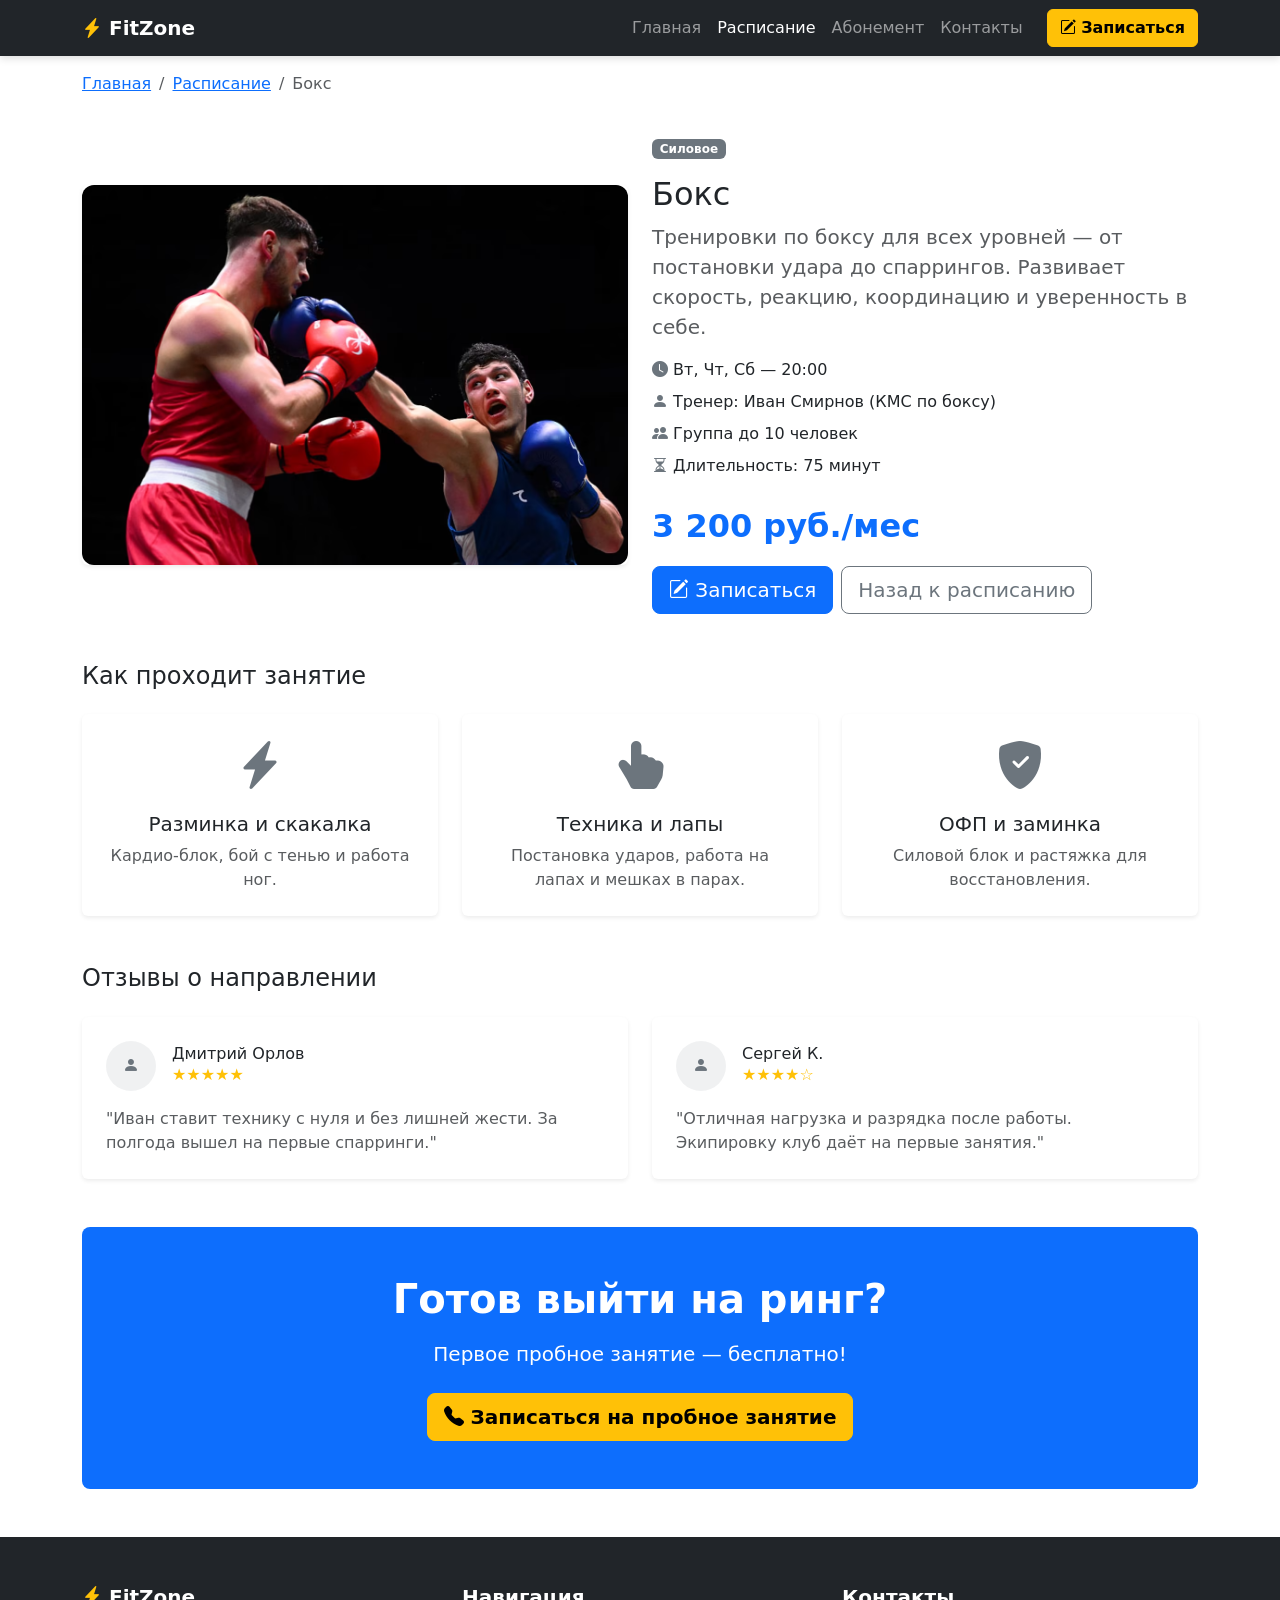
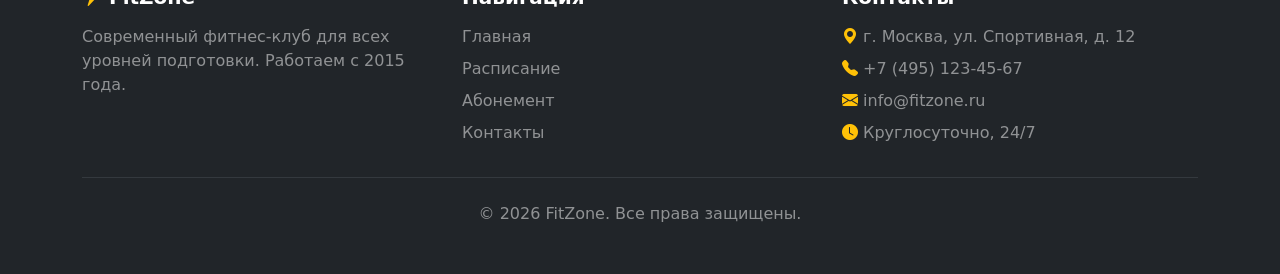
==== boxing.html @ f79ea833 "feat: finalize all main pages with new navigation and modal signup" ====
<!DOCTYPE html>
<html lang="ru">
<head>
  <meta charset="UTF-8">
  <meta name="viewport" content="width=device-width, initial-scale=1.0">
  <meta name="description" content="Бокс в FitZone — тренировки по боксу для всех уровней с КМС Иваном Смирновым.">
  <title>Бокс — FitZone</title>
  <link href="https://cdn.jsdelivr.net/npm/bootstrap@5.3.3/dist/css/bootstrap.min.css" rel="stylesheet">
  <link rel="stylesheet" href="https://cdn.jsdelivr.net/npm/bootstrap-icons@1.11.3/font/bootstrap-icons.css">
  <link rel="stylesheet" href="css/custom.css">
</head>
<body>

  <nav class="navbar navbar-expand-lg navbar-dark bg-dark sticky-top">
    <div class="container">
      <a class="navbar-brand fw-bold" href="index.html">
        <i class="bi bi-lightning-charge-fill text-warning"></i> FitZone
      </a>
      <button class="navbar-toggler" type="button" data-bs-toggle="collapse" data-bs-target="#mainNav">
        <span class="navbar-toggler-icon"></span>
      </button>
      <div class="collapse navbar-collapse" id="mainNav">
        <ul class="navbar-nav ms-auto">
          <li class="nav-item"><a class="nav-link" href="index.html">Главная</a></li>
          <li class="nav-item"><a class="nav-link active" aria-current="page" href="catalog.html">Расписание</a></li>
          <li class="nav-item"><a class="nav-link" href="product.html">Абонемент</a></li>
          <li class="nav-item"><a class="nav-link" href="contacts.html">Контакты</a></li>
        </ul>
        <button class="btn btn-warning fw-bold ms-lg-3 mt-2 mt-lg-0" type="button" data-bs-toggle="modal" data-bs-target="#orderModal">
          <i class="bi bi-pencil-square"></i> Записаться
        </button>
      </div>
    </div>
  </nav>

  <div class="container py-3">
    <nav aria-label="breadcrumb">
      <ol class="breadcrumb mb-0">
        <li class="breadcrumb-item"><a href="index.html">Главная</a></li>
        <li class="breadcrumb-item"><a href="catalog.html">Расписание</a></li>
        <li class="breadcrumb-item active">Бокс</li>
      </ol>
    </nav>
  </div>

  <main class="container my-4">

    <div class="row g-4 align-items-center">
      <div class="col-12 col-lg-6">
        <div class="card border-0 shadow-sm overflow-hidden">
          <img class="membership-image" src="images/boxing.jpg" alt="Тренировки по боксу в FitZone" width="600" height="380">
        </div>
      </div>
      <div class="col-12 col-lg-6">
        <span class="badge bg-secondary mb-3">Силовое</span>
        <h1 class="h2">Бокс</h1>
        <p class="lead text-muted">
          Тренировки по боксу для всех уровней — от постановки удара до спаррингов.
          Развивает скорость, реакцию, координацию и уверенность в себе.
        </p>
        <ul class="list-unstyled mb-4">
          <li class="mb-2"><i class="bi bi-clock-fill text-secondary"></i> Вт, Чт, Сб — 20:00</li>
          <li class="mb-2"><i class="bi bi-person-fill text-secondary"></i> Тренер: Иван Смирнов (КМС по боксу)</li>
          <li class="mb-2"><i class="bi bi-people-fill text-secondary"></i> Группа до 10 человек</li>
          <li class="mb-2"><i class="bi bi-hourglass-split text-secondary"></i> Длительность: 75 минут</li>
        </ul>
        <p class="fs-2 fw-bold text-primary">3 200 руб./мес</p>
        <div class="d-flex gap-2">
          <button class="btn btn-primary btn-lg" type="button" data-bs-toggle="modal" data-bs-target="#orderModal">
            <i class="bi bi-pencil-square"></i> Записаться
          </button>
          <a class="btn btn-outline-secondary btn-lg" href="catalog.html">Назад к расписанию</a>
        </div>
      </div>
    </div>

    <section class="mt-5">
      <h2 class="h4 mb-4">Как проходит занятие</h2>
      <div class="row g-4">
        <div class="col-12 col-md-4">
          <div class="card h-100 p-4 text-center shadow-sm border-0">
            <i class="bi bi-lightning-charge-fill display-5 text-secondary mb-3"></i>
            <h3 class="h5">Разминка и скакалка</h3>
            <p class="text-muted mb-0">Кардио-блок, бой с тенью и работа ног.</p>
          </div>
        </div>
        <div class="col-12 col-md-4">
          <div class="card h-100 p-4 text-center shadow-sm border-0">
            <i class="bi bi-hand-index-thumb-fill display-5 text-secondary mb-3"></i>
            <h3 class="h5">Техника и лапы</h3>
            <p class="text-muted mb-0">Постановка ударов, работа на лапах и мешках в парах.</p>
          </div>
        </div>
        <div class="col-12 col-md-4">
          <div class="card h-100 p-4 text-center shadow-sm border-0">
            <i class="bi bi-shield-fill-check display-5 text-secondary mb-3"></i>
            <h3 class="h5">ОФП и заминка</h3>
            <p class="text-muted mb-0">Силовой блок и растяжка для восстановления.</p>
          </div>
        </div>
      </div>
    </section>

    <section class="mt-5">
      <h2 class="h4 mb-4">Отзывы о направлении</h2>
      <div class="row g-4">
        <div class="col-12 col-md-6">
          <div class="card h-100 p-4 shadow-sm border-0">
            <div class="d-flex align-items-center mb-3">
              <div class="bg-secondary bg-opacity-10 rounded-circle d-flex align-items-center justify-content-center me-3" style="width: 50px; height: 50px;">
                <i class="bi bi-person-fill text-secondary"></i>
              </div>
              <div>
                <h3 class="h6 mb-0">Дмитрий Орлов</h3>
                <div class="text-warning">★★★★★</div>
              </div>
            </div>
            <p class="text-muted mb-0">"Иван ставит технику с нуля и без лишней жести. За полгода вышел на первые спарринги."</p>
          </div>
        </div>
        <div class="col-12 col-md-6">
          <div class="card h-100 p-4 shadow-sm border-0">
            <div class="d-flex align-items-center mb-3">
              <div class="bg-secondary bg-opacity-10 rounded-circle d-flex align-items-center justify-content-center me-3" style="width: 50px; height: 50px;">
                <i class="bi bi-person-fill text-secondary"></i>
              </div>
              <div>
                <h3 class="h6 mb-0">Сергей К.</h3>
                <div class="text-warning">★★★★☆</div>
              </div>
            </div>
            <p class="text-muted mb-0">"Отличная нагрузка и разрядка после работы. Экипировку клуб даёт на первые занятия."</p>
          </div>
        </div>
      </div>
    </section>

    <section class="bg-primary text-white py-5 mt-5 rounded-3">
      <div class="container text-center">
        <h2 class="display-6 fw-bold mb-3">Готов выйти на ринг?</h2>
        <p class="lead mb-4">Первое пробное занятие — бесплатно!</p>
        <button class="btn btn-warning btn-lg fw-bold" type="button" data-bs-toggle="modal" data-bs-target="#orderModal">
          <i class="bi bi-telephone-fill"></i> Записаться на пробное занятие
        </button>
      </div>
    </section>

  </main>

  <div class="modal fade" id="orderModal" tabindex="-1" aria-labelledby="orderModalLabel" aria-hidden="true">
    <div class="modal-dialog modal-dialog-centered">
      <div class="modal-content">
        <div class="modal-header bg-primary text-white">
          <h2 class="modal-title h5" id="orderModalLabel">
            <i class="bi bi-pencil-square"></i> Быстрая запись на занятие
          </h2>
          <button type="button" class="btn-close btn-close-white" data-bs-dismiss="modal" aria-label="Закрыть"></button>
        </div>
        <div class="modal-body">
          <div class="alert alert-success d-none" id="successAlert" role="alert">
            <i class="bi bi-check-circle-fill"></i> <strong>Заявка отправлена!</strong> Администратор свяжется с вами в течение часа.
          </div>
          <p class="text-muted mb-3">Оставьте контакты — мы перезвоним в течение часа.</p>
          <form id="orderForm" novalidate>
            <div class="mb-3">
              <label for="modal-name" class="form-label">Имя *</label>
              <input id="modal-name" type="text" class="form-control" required minlength="2">
              <div class="invalid-feedback">Введите имя (минимум 2 символа).</div>
            </div>
            <div class="mb-3">
              <label for="modal-phone" class="form-label">Телефон *</label>
              <div class="input-group">
                <span class="input-group-text">+7</span>
                <input id="modal-phone" type="tel" class="form-control" placeholder="900 000-00-00" required>
                <div class="invalid-feedback">Введите телефон.</div>
              </div>
            </div>
            <div class="mb-3">
              <label for="modal-direction" class="form-label">Направление</label>
              <select id="modal-direction" class="form-select">
                <option selected>Выберите направление</option>
                <option value="crossfit">CrossFit</option>
                <option value="yoga">Йога</option>
                <option value="swim">Плавание</option>
                <option value="pilates">Пилатес</option>
                <option value="box">Бокс</option>
                <option value="stretch">Stretching</option>
              </select>
            </div>
            <div class="form-check mb-3">
              <input id="modal-agree" class="form-check-input" type="checkbox" required>
              <label class="form-check-label" for="modal-agree">
                Я согласен на обработку персональных данных *
              </label>
            </div>
          </form>
        </div>
        <div class="modal-footer">
          <button type="button" class="btn btn-outline-secondary" data-bs-dismiss="modal">Закрыть</button>
          <button type="button" class="btn btn-primary" id="submitOrder">
            <i class="bi bi-send-fill"></i> Отправить заявку
          </button>
        </div>
      </div>
    </div>
  </div>

  <footer class="site-footer text-white py-5 mt-5">
    <div class="container">
      <div class="row g-4">
        <div class="col-12 col-md-4">
          <h3 class="h5 fw-bold mb-3">
            <i class="bi bi-lightning-charge-fill text-warning"></i> FitZone
          </h3>
          <p class="text-white-50 mb-0">Современный фитнес-клуб для всех уровней подготовки. Работаем с 2015 года.</p>
        </div>
        <div class="col-12 col-md-4">
          <h3 class="h5 fw-bold mb-3">Навигация</h3>
          <ul class="list-unstyled mb-0">
            <li class="mb-2"><a class="text-white-50 text-decoration-none" href="index.html">Главная</a></li>
            <li class="mb-2"><a class="text-white-50 text-decoration-none" href="catalog.html">Расписание</a></li>
            <li class="mb-2"><a class="text-white-50 text-decoration-none" href="product.html">Абонемент</a></li>
            <li class="mb-2"><a class="text-white-50 text-decoration-none" href="contacts.html">Контакты</a></li>
          </ul>
        </div>
        <div class="col-12 col-md-4">
          <h3 class="h5 fw-bold mb-3">Контакты</h3>
          <ul class="list-unstyled text-white-50 mb-0">
            <li class="mb-2"><i class="bi bi-geo-alt-fill text-warning"></i> г. Москва, ул. Спортивная, д. 12</li>
            <li class="mb-2"><i class="bi bi-telephone-fill text-warning"></i> +7 (495) 123-45-67</li>
            <li class="mb-2"><i class="bi bi-envelope-fill text-warning"></i> info@fitzone.ru</li>
            <li class="mb-2"><i class="bi bi-clock-fill text-warning"></i> Круглосуточно, 24/7</li>
          </ul>
        </div>
      </div>
      <hr class="border-secondary my-4">
      <p class="mb-0 text-white-50 text-center">&copy; 2026 FitZone. Все права защищены.</p>
    </div>
  </footer>

  <button class="scroll-top-button" id="scrollTopButton" type="button" aria-label="Наверх">
    <i class="bi bi-arrow-up"></i>
  </button>

  <script src="https://cdn.jsdelivr.net/npm/bootstrap@5.3.3/dist/js/bootstrap.bundle.min.js"></script>
  <script src="js/main.js"></script>
</body>
</html>
---- css/custom.css ----
body {
  min-height: 100vh;
  font-family: system-ui, -apple-system, "Segoe UI", Roboto, sans-serif;
}

/* Sticky navbar */
.navbar {
  box-shadow: 0 2px 8px rgba(0, 0, 0, 0.15);
}

/* Hero-фото */
.hero-image {
  width: 100%;
  height: 360px;
  object-fit: cover;
  border-radius: 12px;
}

/* Фото абонемента */
.membership-image {
  width: 100%;
  height: 380px;
  object-fit: cover;
  border-radius: 12px;
}

/* ИЗОБРАЖЕНИЯ В КАРТОЧКАХ — ФИКСИРОВАННАЯ ВЫСОТА */
.card-img-top {
  height: 200px;
  object-fit: cover;
  width: 100%;
}

/* Карточки с hover-эффектом */
.card {
  transition: transform 0.2s, box-shadow 0.2s;
}

.card:hover {
  transform: translateY(-4px);
  box-shadow: 0 8px 20px rgba(0, 0, 0, 0.12);
}

/* Кнопка «Наверх» */
/* Кнопка «Наверх» — аккуратная, с текстом */
.scroll-top-button {
  position: fixed;
  bottom: 24px;
  right: 24px;
  padding: 10px 18px;
  border-radius: 24px;
  border: none;
  background-color: #ffc107;
  color: #212529;
  font-size: 14px;
  font-weight: 600;
  cursor: pointer;
  box-shadow: 0 4px 12px rgba(0, 0, 0, 0.25);
  z-index: 1000;
  display: none;
  transition: background-color 0.2s, transform 0.2s;
  align-items: center;
  gap: 6px;
}

.scroll-top-button:hover {
  background-color: #e0a800;
  transform: translateY(-2px);
}

.scroll-top-button.show {
  display: inline-flex;
}

/* Подвал — явный тёмный фон */
.site-footer {
  background: #212529 !important;
  color: #ffffff;
}

.site-footer a {
  transition: color 0.2s;
}

.site-footer a:hover {
  color: #ffc107 !important;
}

/* Интерактивная карта на странице контактов */
.map-frame {
  display: block;
  width: 100%;
  border: 0;
}
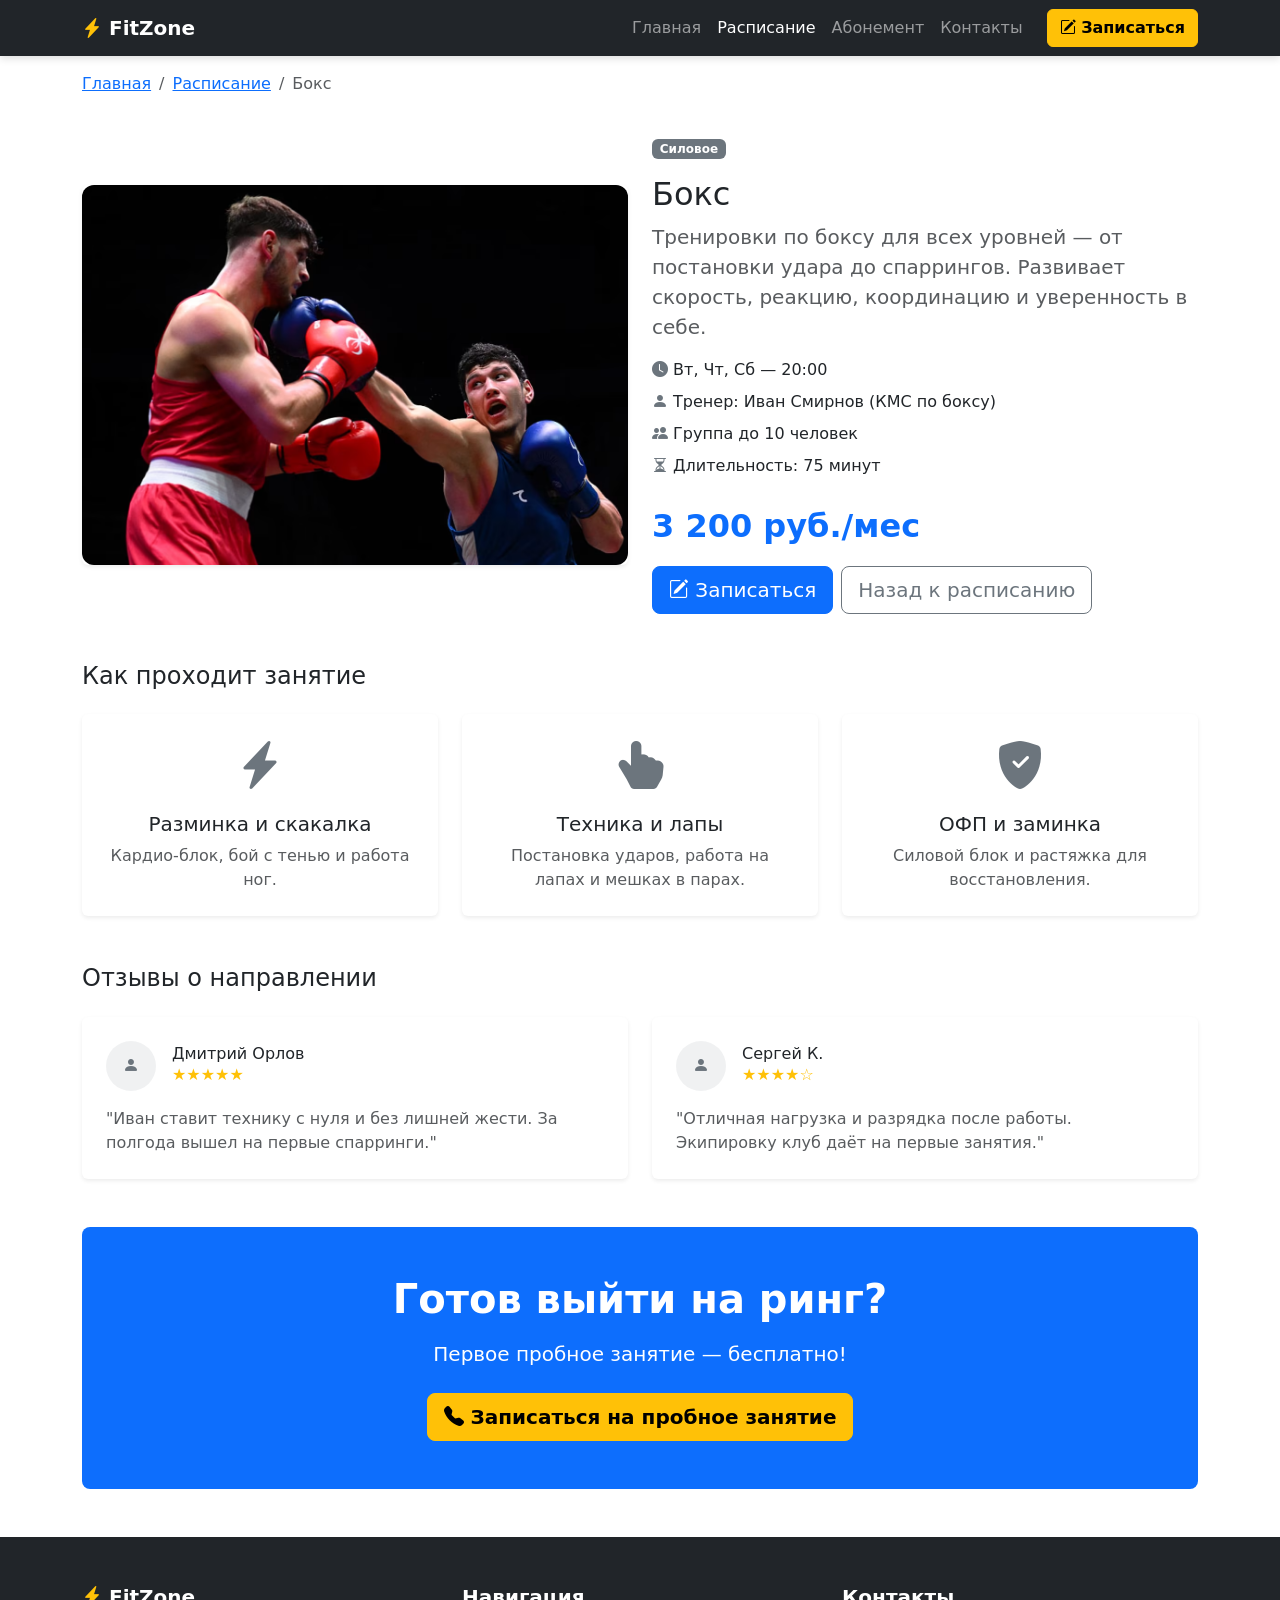
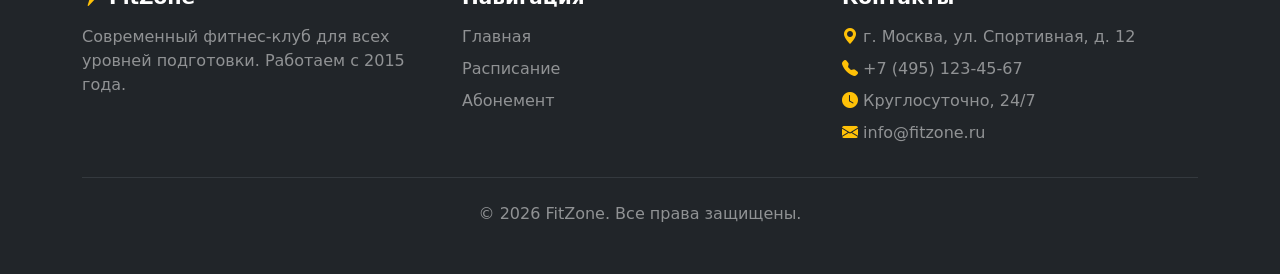
==== commit b895e675: "feat: fix cards pages" ====
--- a/boxing.html
+++ b/boxing.html
@@ -220,7 +220,7 @@
             <li class="mb-2"><a class="text-white-50 text-decoration-none" href="index.html">Главная</a></li>
             <li class="mb-2"><a class="text-white-50 text-decoration-none" href="catalog.html">Расписание</a></li>
             <li class="mb-2"><a class="text-white-50 text-decoration-none" href="product.html">Абонемент</a></li>
-            <li class="mb-2"><a class="text-white-50 text-decoration-none" href="contacts.html">Контакты</a></li>
+           
           </ul>
         </div>
         <div class="col-12 col-md-4">
@@ -228,8 +228,9 @@
           <ul class="list-unstyled text-white-50 mb-0">
             <li class="mb-2"><i class="bi bi-geo-alt-fill text-warning"></i> г. Москва, ул. Спортивная, д. 12</li>
             <li class="mb-2"><i class="bi bi-telephone-fill text-warning"></i> +7 (495) 123-45-67</li>
+            <li class="mb-2"><i class="bi bi-clock-fill text-warning"></i> Круглосуточно, 24/7</li>
             <li class="mb-2"><i class="bi bi-envelope-fill text-warning"></i> info@fitzone.ru</li>
-            <li class="mb-2"><i class="bi bi-clock-fill text-warning"></i> Круглосуточно, 24/7</li>
+        
           </ul>
         </div>
       </div>
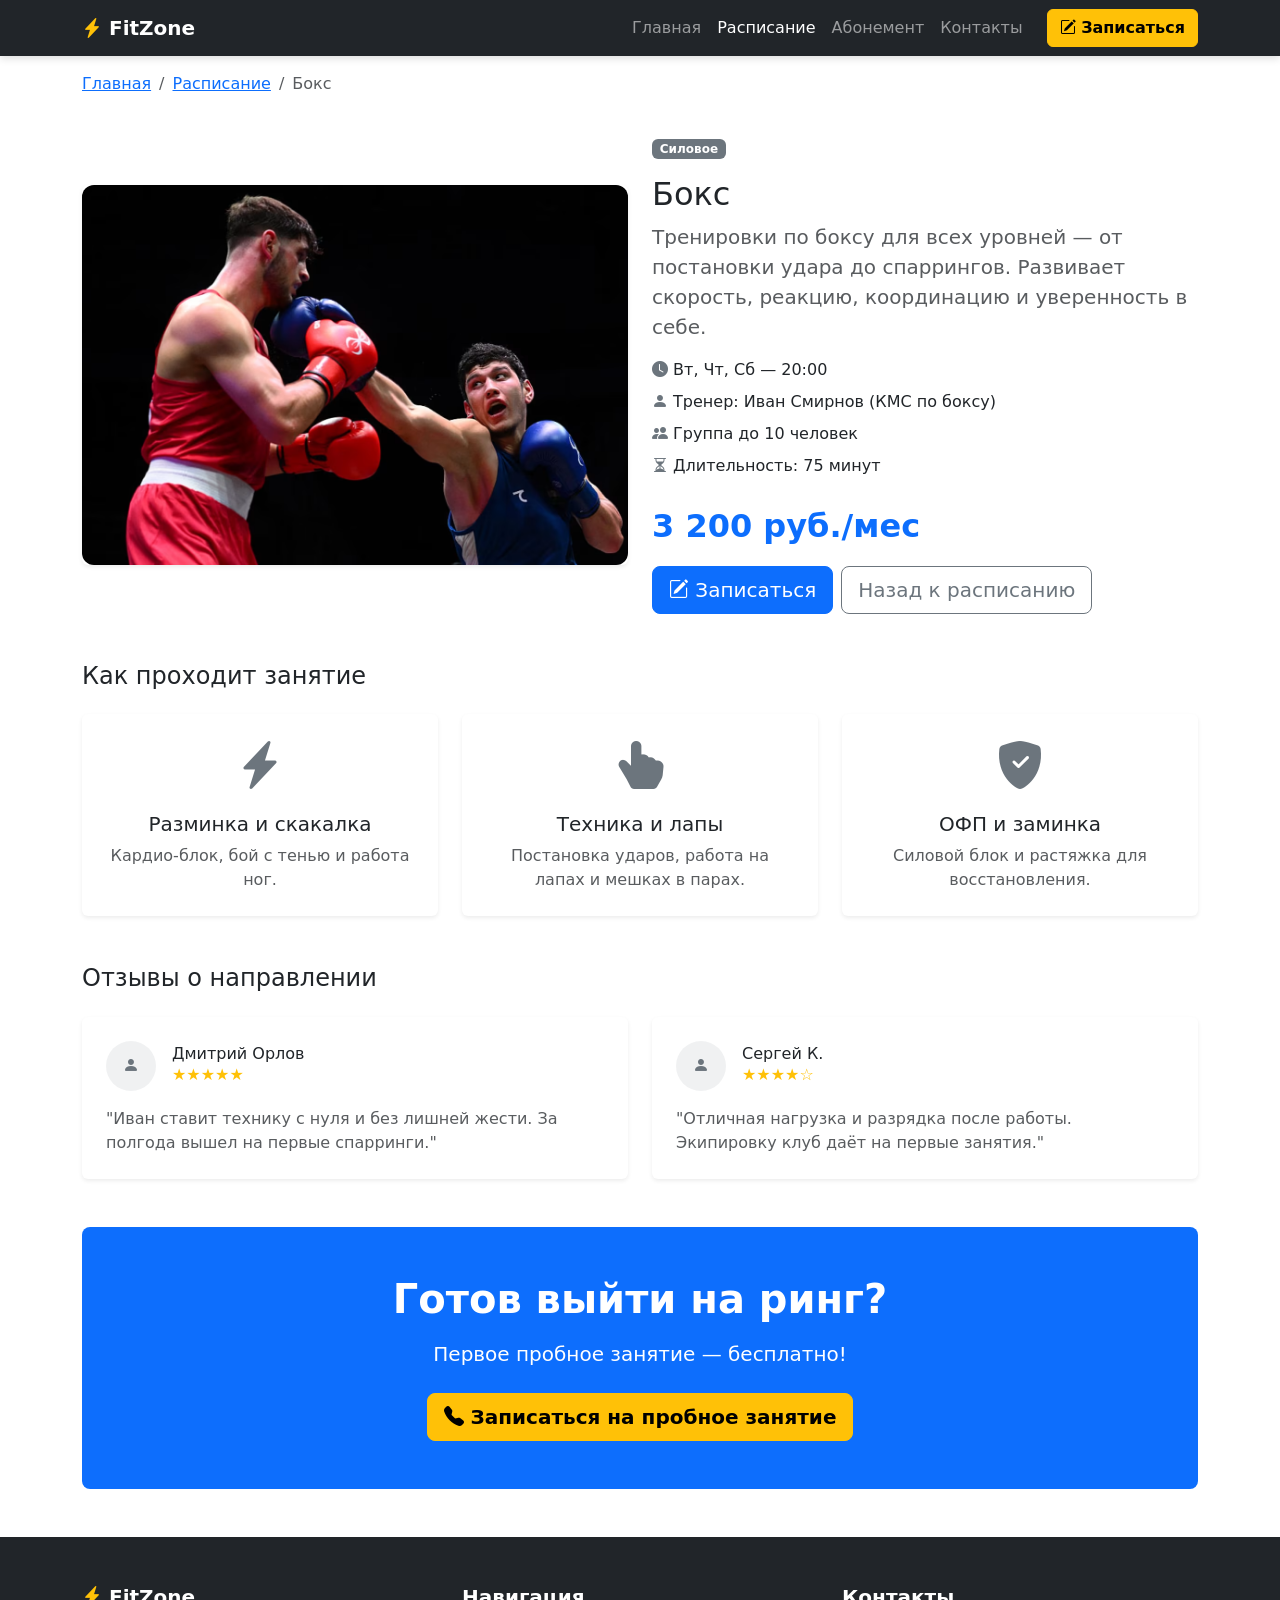
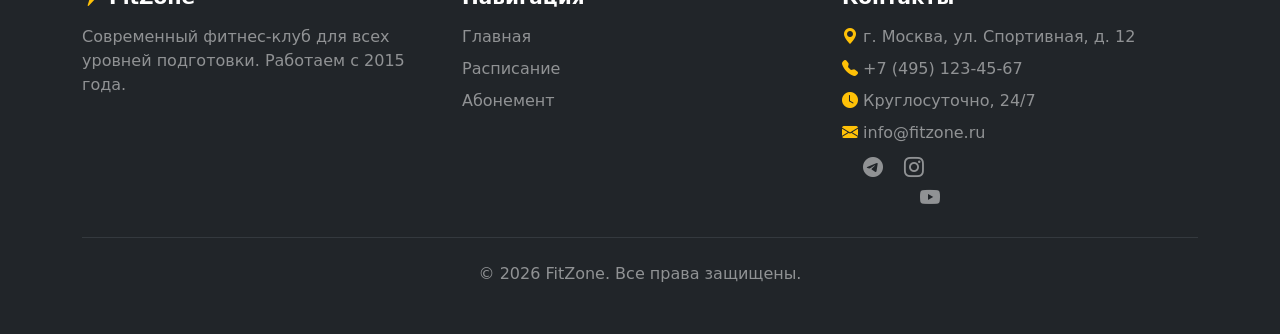
==== commit 41ad5873: "fix: shift footer socials left, add reviews+trainers to catalog, add FAQ to contacts" ====
--- a/boxing.html
+++ b/boxing.html
@@ -232,6 +232,11 @@
             <li class="mb-2"><i class="bi bi-envelope-fill text-warning"></i> info@fitzone.ru</li>
         
           </ul>
+          <div class="col-12 col-md-6 text-md-end social-links">
+  <a class="text-white-50 me-3" href="#" aria-label="Telegram"><i class="bi bi-telegram fs-5"></i></a>
+  <a class="text-white-50 me-3" href="#" aria-label="Instagram"><i class="bi bi-instagram fs-5"></i></a>
+  <a class="text-white-50" href="#" aria-label="YouTube"><i class="bi bi-youtube fs-5"></i></a>
+</div>
         </div>
       </div>
       <hr class="border-secondary my-4">
@@ -239,9 +244,9 @@
     </div>
   </footer>
 
-  <button class="scroll-top-button" id="scrollTopButton" type="button" aria-label="Наверх">
-    <i class="bi bi-arrow-up"></i>
-  </button>
+<button class="scroll-top-button" id="scrollTopButton" type="button" aria-label="Вернуться наверх страницы">
+  <i class="bi bi-arrow-up-circle-fill"></i> Наверх
+</button>
 
   <script src="https://cdn.jsdelivr.net/npm/bootstrap@5.3.3/dist/js/bootstrap.bundle.min.js"></script>
   <script src="js/main.js"></script>
--- a/css/custom.css
+++ b/css/custom.css
@@ -43,29 +43,36 @@
 
 /* Кнопка «Наверх» */
 /* Кнопка «Наверх» — аккуратная, с текстом */
+/* Кнопка «Наверх» — таблетка */
 .scroll-top-button {
   position: fixed;
   bottom: 24px;
   right: 24px;
-  padding: 10px 18px;
-  border-radius: 24px;
+  display: none;
+  align-items: center;
+  gap: 8px;
+  padding: 12px 24px;
   border: none;
+  border-radius: 50px;
   background-color: #ffc107;
   color: #212529;
-  font-size: 14px;
-  font-weight: 600;
+  font-size: 15px;
+  font-weight: 700;
+  letter-spacing: 0.5px;
+  text-transform: uppercase;
   cursor: pointer;
-  box-shadow: 0 4px 12px rgba(0, 0, 0, 0.25);
+  box-shadow: 0 4px 14px rgba(0, 0, 0, 0.25);
   z-index: 1000;
-  display: none;
   transition: background-color 0.2s, transform 0.2s;
-  align-items: center;
-  gap: 6px;
 }
 
 .scroll-top-button:hover {
   background-color: #e0a800;
-  transform: translateY(-2px);
+  transform: translateY(-3px);
+}
+
+.scroll-top-button:active {
+  transform: translateY(0);
 }
 
 .scroll-top-button.show {
@@ -91,4 +98,16 @@
   display: block;
   width: 100%;
   border: 0;
+}
+
+/* Сдвигаем иконки соцсетей в подвале левее, чтобы не перекрывались кнопкой «Наверх» */
+.site-footer .social-links {
+  padding-right: 80px;
+}
+
+@media (max-width: 767px) {
+  .site-footer .social-links {
+    padding-right: 0;
+    text-align: center;
+  }
 }
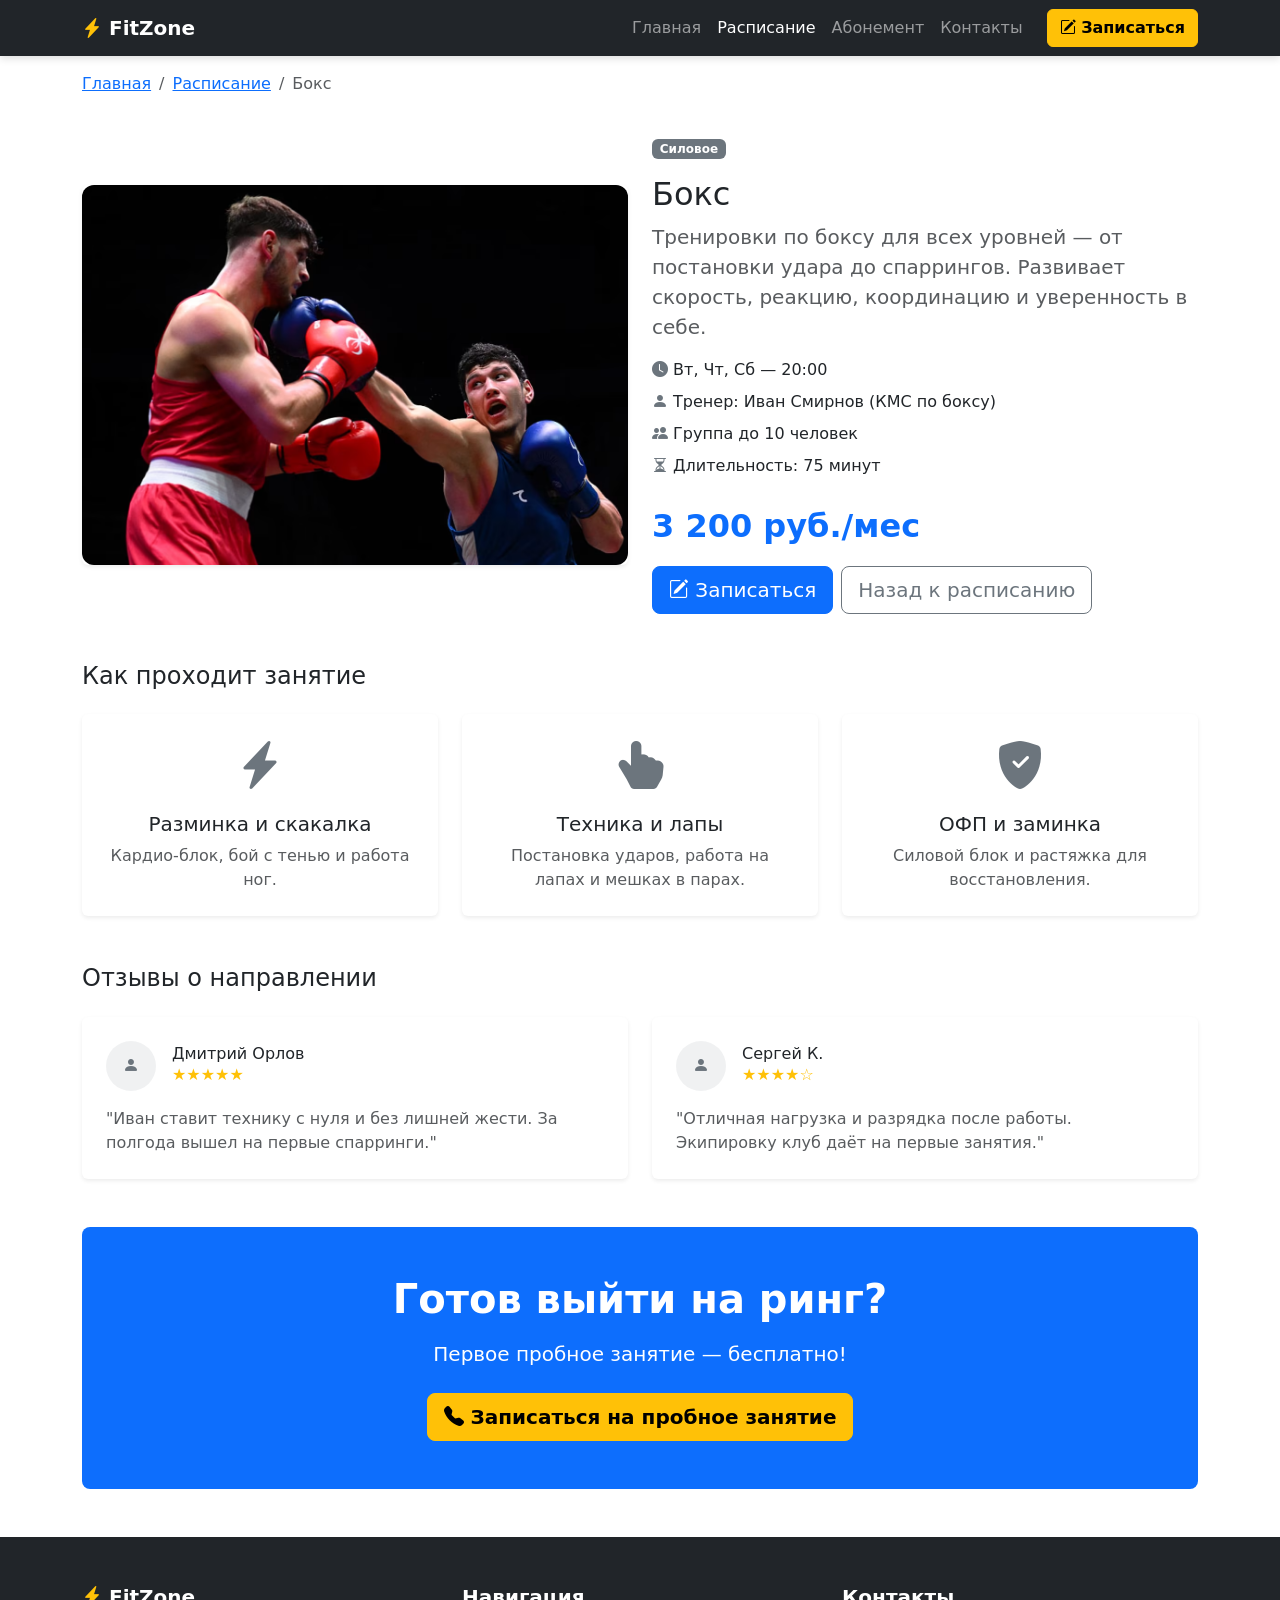
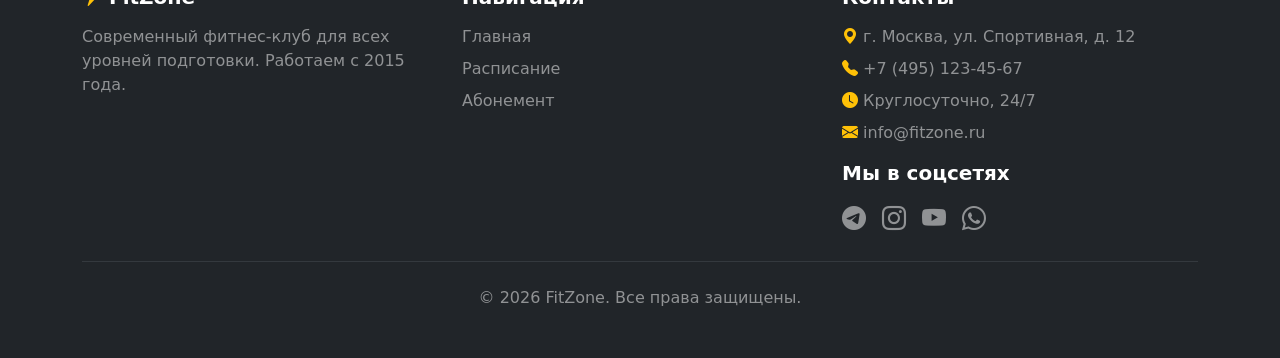
==== commit 9de0cbba: "style: move social icons into footer contacts column" ====
--- a/boxing.html
+++ b/boxing.html
@@ -205,44 +205,48 @@
     </div>
   </div>
 
-  <footer class="site-footer text-white py-5 mt-5">
-    <div class="container">
-      <div class="row g-4">
-        <div class="col-12 col-md-4">
-          <h3 class="h5 fw-bold mb-3">
-            <i class="bi bi-lightning-charge-fill text-warning"></i> FitZone
-          </h3>
-          <p class="text-white-50 mb-0">Современный фитнес-клуб для всех уровней подготовки. Работаем с 2015 года.</p>
-        </div>
-        <div class="col-12 col-md-4">
-          <h3 class="h5 fw-bold mb-3">Навигация</h3>
-          <ul class="list-unstyled mb-0">
-            <li class="mb-2"><a class="text-white-50 text-decoration-none" href="index.html">Главная</a></li>
-            <li class="mb-2"><a class="text-white-50 text-decoration-none" href="catalog.html">Расписание</a></li>
-            <li class="mb-2"><a class="text-white-50 text-decoration-none" href="product.html">Абонемент</a></li>
-           
-          </ul>
-        </div>
-        <div class="col-12 col-md-4">
-          <h3 class="h5 fw-bold mb-3">Контакты</h3>
-          <ul class="list-unstyled text-white-50 mb-0">
-            <li class="mb-2"><i class="bi bi-geo-alt-fill text-warning"></i> г. Москва, ул. Спортивная, д. 12</li>
-            <li class="mb-2"><i class="bi bi-telephone-fill text-warning"></i> +7 (495) 123-45-67</li>
-            <li class="mb-2"><i class="bi bi-clock-fill text-warning"></i> Круглосуточно, 24/7</li>
-            <li class="mb-2"><i class="bi bi-envelope-fill text-warning"></i> info@fitzone.ru</li>
-        
-          </ul>
-          <div class="col-12 col-md-6 text-md-end social-links">
-  <a class="text-white-50 me-3" href="#" aria-label="Telegram"><i class="bi bi-telegram fs-5"></i></a>
-  <a class="text-white-50 me-3" href="#" aria-label="Instagram"><i class="bi bi-instagram fs-5"></i></a>
-  <a class="text-white-50" href="#" aria-label="YouTube"><i class="bi bi-youtube fs-5"></i></a>
-</div>
-        </div>
-      </div>
-      <hr class="border-secondary my-4">
-      <p class="mb-0 text-white-50 text-center">&copy; 2026 FitZone. Все права защищены.</p>
-    </div>
-  </footer>
+   <footer class="site-footer text-white py-5 mt-5">
+  <div class="container">
+    <div class="row g-4">
+      <div class="col-12 col-md-4">
+        <h3 class="h5 fw-bold mb-3">
+          <i class="bi bi-lightning-charge-fill text-warning"></i> FitZone
+        </h3>
+        <p class="text-white-50 mb-0">
+          Современный фитнес-клуб для всех уровней подготовки. Работаем с 2015 года.
+        </p>
+      </div>
+      <div class="col-12 col-md-4">
+        <h3 class="h5 fw-bold mb-3">Навигация</h3>
+        <ul class="list-unstyled mb-0">
+          <li class="mb-2"><a class="text-white-50 text-decoration-none" href="index.html">Главная</a></li>
+          <li class="mb-2"><a class="text-white-50 text-decoration-none" href="catalog.html">Расписание</a></li>
+          <li class="mb-2"><a class="text-white-50 text-decoration-none" href="product.html">Абонемент</a></li>
+          
+        </ul>
+      </div>
+      <div class="col-12 col-md-4">
+        <h3 class="h5 fw-bold mb-3">Контакты</h3>
+        <ul class="list-unstyled text-white-50 mb-3">
+          <li class="mb-2"><i class="bi bi-geo-alt-fill text-warning"></i> г. Москва, ул. Спортивная, д. 12</li>
+          <li class="mb-2"><i class="bi bi-telephone-fill text-warning"></i> +7 (495) 123-45-67</li>
+          <li class="mb-2"><i class="bi bi-clock-fill text-warning"></i> Круглосуточно, 24/7</li>
+          <li class="mb-2"><i class="bi bi-envelope-fill text-warning"></i> info@fitzone.ru</li>
+          
+        </ul>
+        <h3 class="h5 fw-bold mb-3">Мы в соцсетях</h3>
+        <div class="d-flex gap-3">
+          <a class="text-white-50" href="#" aria-label="Telegram"><i class="bi bi-telegram fs-4"></i></a>
+          <a class="text-white-50" href="#" aria-label="Instagram"><i class="bi bi-instagram fs-4"></i></a>
+          <a class="text-white-50" href="#" aria-label="YouTube"><i class="bi bi-youtube fs-4"></i></a>
+          <a class="text-white-50" href="#" aria-label="WhatsApp"><i class="bi bi-whatsapp fs-4"></i></a>
+        </div>
+      </div>
+    </div>
+    <hr class="border-secondary my-4">
+    <p class="mb-0 text-white-50 text-center">&copy; 2026 FitZone. Все права защищены.</p>
+  </div>
+</footer>
 
 <button class="scroll-top-button" id="scrollTopButton" type="button" aria-label="Вернуться наверх страницы">
   <i class="bi bi-arrow-up-circle-fill"></i> Наверх
--- a/css/custom.css
+++ b/css/custom.css
@@ -100,14 +100,3 @@
   border: 0;
 }
 
-/* Сдвигаем иконки соцсетей в подвале левее, чтобы не перекрывались кнопкой «Наверх» */
-.site-footer .social-links {
-  padding-right: 80px;
-}
-
-@media (max-width: 767px) {
-  .site-footer .social-links {
-    padding-right: 0;
-    text-align: center;
-  }
-}
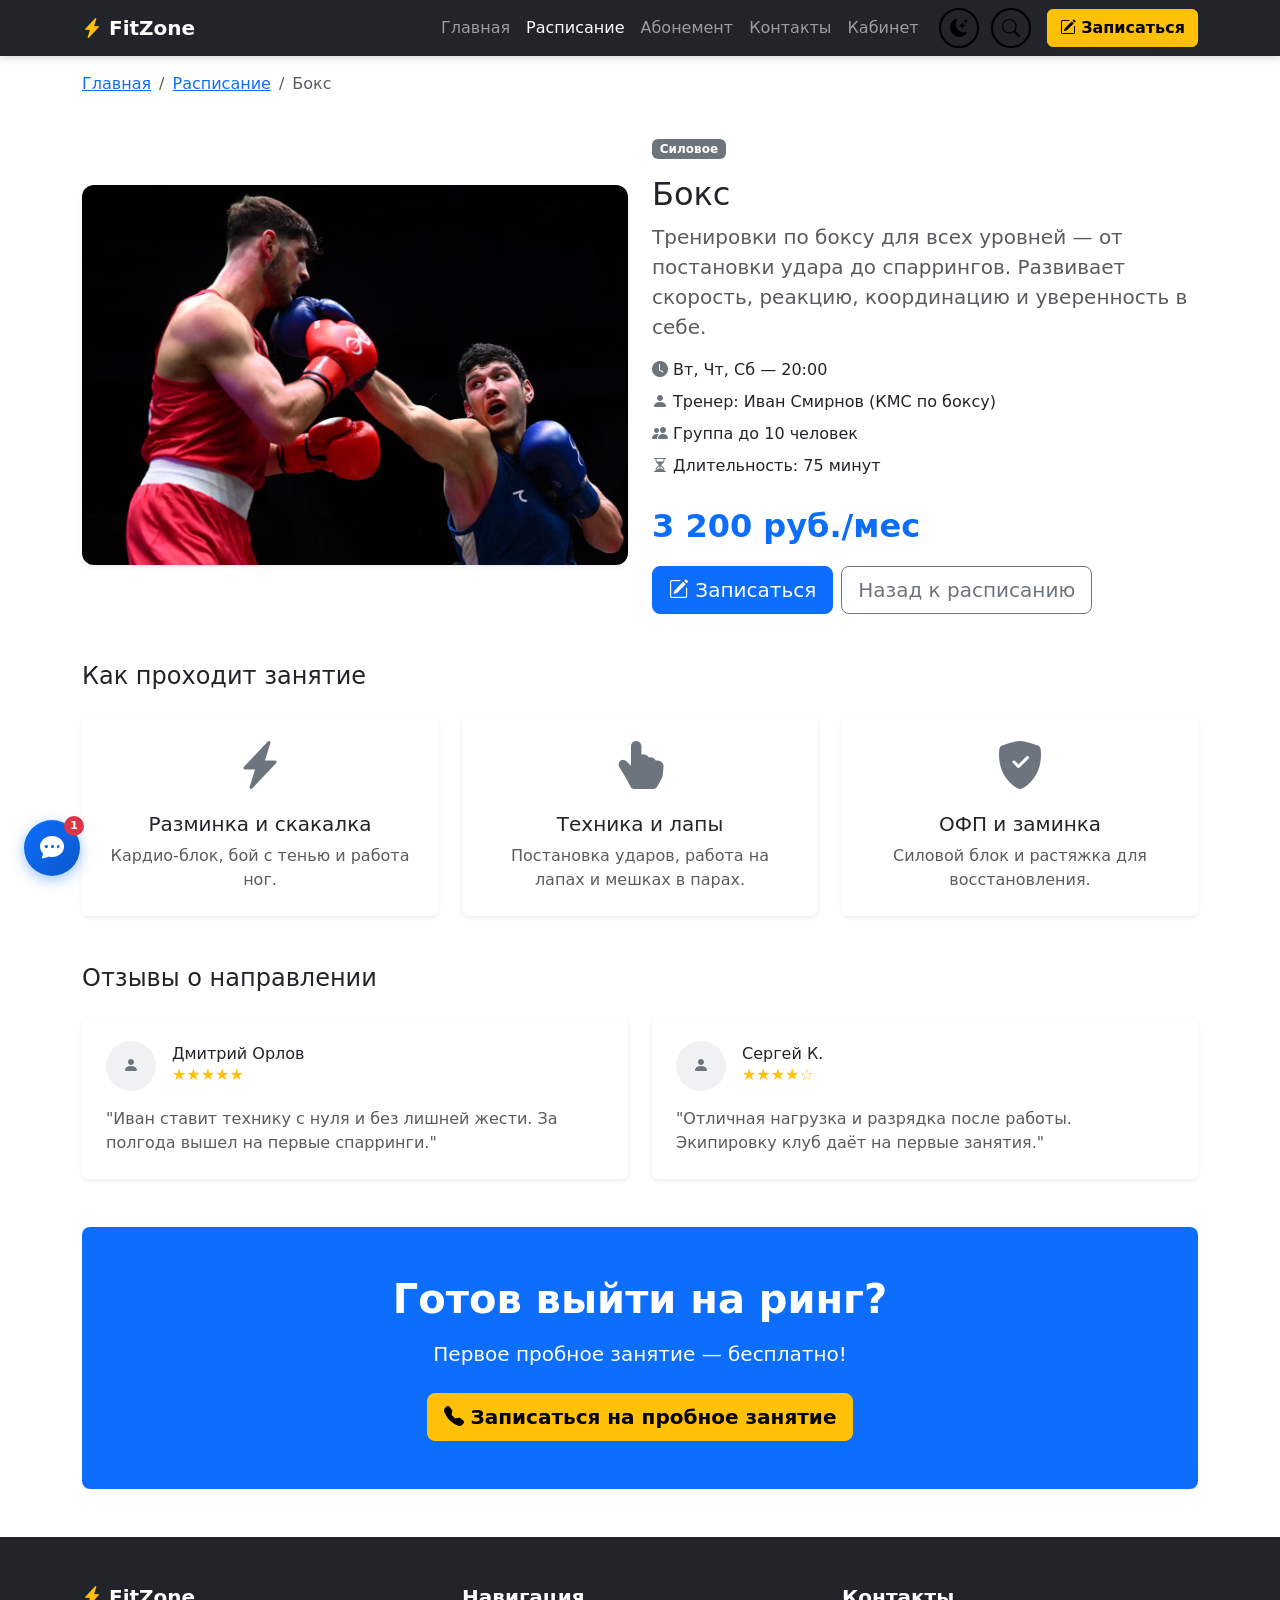
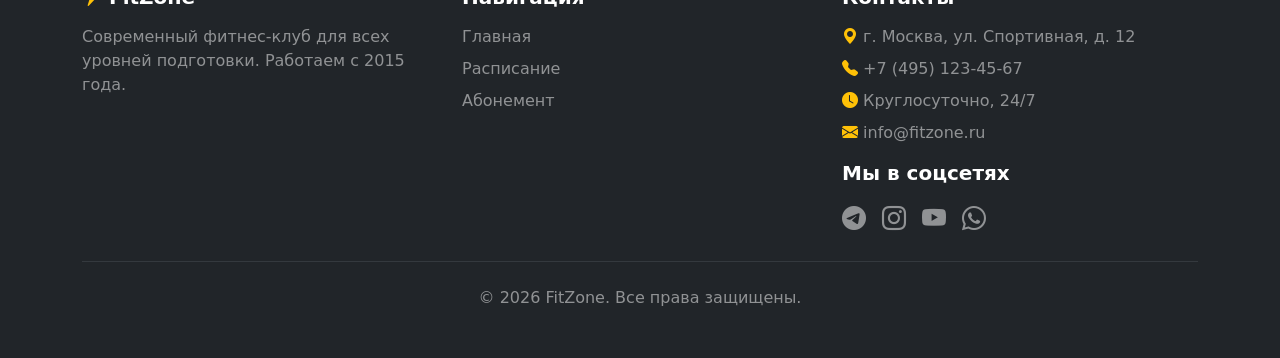
==== commit 6559d64a: "feat: add dark/light theme, search, profile page, support chat and toast notifications" ====
--- a/boxing.html
+++ b/boxing.html
@@ -25,7 +25,14 @@
           <li class="nav-item"><a class="nav-link active" aria-current="page" href="catalog.html">Расписание</a></li>
           <li class="nav-item"><a class="nav-link" href="product.html">Абонемент</a></li>
           <li class="nav-item"><a class="nav-link" href="contacts.html">Контакты</a></li>
+          <li class="nav-item"><a class="nav-link" href="profile.html">Кабинет</a></li>
         </ul>
+        <button class="theme-toggle" id="themeToggle" type="button" aria-label="Переключить тему">
+  <i class="bi bi-moon-stars-fill" id="themeIcon"></i>
+        </button>
+        <button class="theme-toggle" id="searchToggle" type="button" aria-label="Поиск по сайту">
+  <i class="bi bi-search"></i>
+</button>
         <button class="btn btn-warning fw-bold ms-lg-3 mt-2 mt-lg-0" type="button" data-bs-toggle="modal" data-bs-target="#orderModal">
           <i class="bi bi-pencil-square"></i> Записаться
         </button>
@@ -252,7 +259,74 @@
   <i class="bi bi-arrow-up-circle-fill"></i> Наверх
 </button>
 
+<!-- Виджет чата с поддержкой -->
+<button class="chat-toggle" id="chatToggle" type="button" aria-label="Открыть чат с поддержкой">
+  <i class="bi bi-chat-dots-fill"></i>
+  <span class="chat-badge" id="chatBadge">1</span>
+</button>
+
+<div class="chat-window" id="chatWindow" hidden>
+  <div class="chat-header">
+    <div class="d-flex align-items-center">
+      <div class="chat-avatar me-2">
+        <i class="bi bi-headset"></i>
+      </div>
+      <div>
+        <h3 class="h6 mb-0 text-white">Поддержка FitZone</h3>
+        <small class="text-white-50"><span class="status-dot"></span> Онлайн</small>
+      </div>
+    </div>
+    <button class="btn-close btn-close-white" id="chatClose" aria-label="Закрыть чат"></button>
+  </div>
+  <div class="chat-body" id="chatBody">
+    <div class="chat-message bot">
+      <p>Здравствуйте! 👋 Чем можем помочь?</p>
+      <small class="text-muted">Сейчас</small>
+    </div>
+  </div>
+  <form class="chat-form" id="chatForm">
+    <input id="chatInput" type="text" class="form-control" placeholder="Напишите сообщение..." autocomplete="off">
+    <button type="submit" class="btn btn-primary">
+      <i class="bi bi-send-fill"></i>
+    </button>
+  </form>
+</div>
+
+<!-- Toast-уведомление -->
+<div class="toast-container position-fixed bottom-0 end-0 p-3" style="z-index: 1100;">
+  <div id="successToast" class="toast" role="alert" aria-live="assertive" aria-atomic="true">
+    <div class="toast-header bg-success text-white">
+      <i class="bi bi-check-circle-fill me-2"></i>
+      <strong class="me-auto">FitZone</strong>
+      <small>только что</small>
+      <button type="button" class="btn-close btn-close-white" data-bs-dismiss="toast"></button>
+    </div>
+    <div class="toast-body">
+      <i class="bi bi-check-circle-fill text-success"></i>
+      <strong>Заявка отправлена!</strong> Администратор свяжется с вами в течение часа.
+    </div>
+  </div>
+</div>
+
   <script src="https://cdn.jsdelivr.net/npm/bootstrap@5.3.3/dist/js/bootstrap.bundle.min.js"></script>
   <script src="js/main.js"></script>
+
+  <!-- Модальное окно поиска -->
+<div class="modal fade" id="searchModal" tabindex="-1" aria-labelledby="searchModalLabel" aria-hidden="true">
+  <div class="modal-dialog modal-dialog-centered modal-lg">
+    <div class="modal-content">
+      <div class="modal-header">
+        <h2 class="modal-title h5" id="searchModalLabel">
+          <i class="bi bi-search"></i> Поиск по сайту
+        </h2>
+        <button type="button" class="btn-close" data-bs-dismiss="modal" aria-label="Закрыть"></button>
+      </div>
+      <div class="modal-body">
+        <input id="searchInput" type="text" class="form-control form-control-lg" placeholder="Введите запрос: CrossFit, йога, абонемент...">
+        <div id="searchResults" class="mt-3"></div>
+      </div>
+    </div>
+  </div>
+</div>
 </body>
 </html>
--- a/css/custom.css
+++ b/css/custom.css
@@ -100,3 +100,283 @@
   border: 0;
 }
 
+/* CSS-переменные для тем */
+:root {
+  --bg-body: #ffffff;
+  --bg-card: #ffffff;
+  --bg-light: #f8f9fa;
+  --text-main: #212529;
+  --text-muted: #6c757d;
+  --border-color: #dee2e6;
+  --navbar-bg: #212529;
+  --footer-bg: #212529;
+  --transition-speed: 0.3s;
+}
+
+[data-theme="dark"] {
+  --bg-body: #0f172a;
+  --bg-card: #1e293b;
+  --bg-light: #1e293b;
+  --text-main: #f1f5f9;
+  --text-muted: #94a3b8;
+  --border-color: #334155;
+  --navbar-bg: #020617;
+  --footer-bg: #020617;
+}
+
+/* Плавный переход всех цветов */
+body, .card, .navbar, .site-footer, .accordion-item,
+.table, .form-control, .form-select, .modal-content,
+.breadcrumb, .alert, .badge, .list-unstyled a {
+  transition: background-color var(--transition-speed) ease,
+              color var(--transition-speed) ease,
+              border-color var(--transition-speed) ease;
+}
+
+body {
+  background-color: var(--bg-body);
+  color: var(--text-main);
+}
+
+[data-theme="dark"] .bg-light {
+  background-color: var(--bg-light) !important;
+}
+
+[data-theme="dark"] .card {
+  background-color: var(--bg-card);
+  border-color: var(--border-color);
+}
+
+[data-theme="dark"] .text-muted {
+  color: var(--text-muted) !important;
+}
+
+[data-theme="dark"] .navbar {
+  background-color: var(--navbar-bg) !important;
+}
+
+[data-theme="dark"] .site-footer {
+  background-color: var(--footer-bg) !important;
+}
+
+[data-theme="dark"] .table {
+  color: var(--text-main);
+  border-color: var(--border-color);
+}
+
+[data-theme="dark"] .table-dark {
+  background-color: #020617 !important;
+}
+
+[data-theme="dark"] .form-control,
+[data-theme="dark"] .form-select {
+  background-color: var(--bg-card);
+  border-color: var(--border-color);
+  color: var(--text-main);
+}
+
+[data-theme="dark"] .modal-content {
+  background-color: var(--bg-card);
+  color: var(--text-main);
+}
+
+[data-theme="dark"] .accordion-item {
+  background-color: var(--bg-card);
+  border-color: var(--border-color);
+}
+
+[data-theme="dark"] .accordion-button {
+  background-color: var(--bg-card);
+  color: var(--text-main);
+}
+
+[data-theme="dark"] .accordion-button:not(.collapsed) {
+  background-color: var(--bg-light);
+  color: var(--text-main);
+}
+
+[data-theme="dark"] .breadcrumb-item + .breadcrumb-item::before {
+  color: var(--text-muted);
+}
+
+[data-theme="dark"] .text-white-50 {
+  color: #cbd5e1 !important;
+}
+
+/* Кнопка переключения темы */
+.theme-toggle {
+  background: none;
+  border: 2px solid currentColor;
+  border-radius: 50%;
+  width: 40px;
+  height: 40px;
+  display: inline-flex;
+  align-items: center;
+  justify-content: center;
+  cursor: pointer;
+  font-size: 18px;
+  transition: transform 0.3s ease, background-color 0.3s ease;
+  margin-left: 12px;
+}
+
+.theme-toggle:hover {
+  transform: rotate(180deg);
+  background-color: rgba(255, 255, 255, 0.1);
+}
+
+[data-theme="dark"] .theme-toggle {
+  color: #fbbf24;
+  border-color: #fbbf24;
+}
+
+/* Чат с поддержкой */
+.chat-toggle {
+  position: fixed;
+  bottom: 24px;
+  left: 24px;
+  width: 56px;
+  height: 56px;
+  border-radius: 50%;
+  border: none;
+  background: linear-gradient(135deg, #0d6efd, #0a58ca);
+  color: white;
+  font-size: 24px;
+  cursor: pointer;
+  box-shadow: 0 4px 14px rgba(13, 110, 253, 0.4);
+  z-index: 1000;
+  transition: transform 0.2s;
+}
+
+.chat-toggle:hover { transform: scale(1.1); }
+
+.chat-badge {
+  position: absolute;
+  top: -4px;
+  right: -4px;
+  background: #dc3545;
+  color: white;
+  font-size: 11px;
+  font-weight: bold;
+  width: 20px;
+  height: 20px;
+  border-radius: 50%;
+  display: flex;
+  align-items: center;
+  justify-content: center;
+}
+
+.chat-window {
+  position: fixed;
+  bottom: 90px;
+  left: 24px;
+  width: 340px;
+  max-width: calc(100vw - 48px);
+  height: 440px;
+  background: var(--bg-card, #fff);
+  border-radius: 16px;
+  box-shadow: 0 10px 40px rgba(0, 0, 0, 0.2);
+  z-index: 1001;
+  display: flex;
+  flex-direction: column;
+  overflow: hidden;
+}
+
+.chat-header {
+  background: linear-gradient(135deg, #0d6efd, #0a58ca);
+  padding: 14px 16px;
+  display: flex;
+  justify-content: space-between;
+  align-items: center;
+}
+
+.chat-avatar {
+  width: 36px;
+  height: 36px;
+  border-radius: 50%;
+  background: rgba(255,255,255,0.2);
+  display: flex;
+  align-items: center;
+  justify-content: center;
+  font-size: 18px;
+  color: white;
+}
+
+.status-dot {
+  display: inline-block;
+  width: 8px;
+  height: 8px;
+  border-radius: 50%;
+  background: #22c55e;
+  margin-right: 4px;
+}
+
+.chat-body {
+  flex: 1;
+  padding: 16px;
+  overflow-y: auto;
+  background: var(--bg-body, #f8f9fa);
+  display: flex;
+  flex-direction: column;
+  gap: 10px;
+}
+
+.chat-message {
+  max-width: 80%;
+  padding: 10px 14px;
+  border-radius: 16px;
+  font-size: 14px;
+  animation: messageIn 0.3s ease;
+}
+
+@keyframes messageIn {
+  from { opacity: 0; transform: translateY(10px); }
+  to { opacity: 1; transform: translateY(0); }
+}
+
+.chat-message.bot {
+  background: white;
+  border: 1px solid var(--border-color, #dee2e6);
+  align-self: flex-start;
+  border-bottom-left-radius: 4px;
+}
+
+.chat-message.user {
+  background: #0d6efd;
+  color: white;
+  align-self: flex-end;
+  border-bottom-right-radius: 4px;
+}
+
+.chat-message small {
+  display: block;
+  margin-top: 4px;
+  font-size: 11px;
+  opacity: 0.7;
+}
+
+.chat-form {
+  display: flex;
+  gap: 8px;
+  padding: 12px;
+  border-top: 1px solid var(--border-color, #dee2e6);
+  background: var(--bg-card, #fff);
+}
+
+.chat-form .btn {
+  border-radius: 50%;
+  width: 40px;
+  height: 40px;
+  padding: 0;
+  display: flex;
+  align-items: center;
+  justify-content: center;
+}
+
+@media (max-width: 576px) {
+  .chat-window {
+    left: 12px;
+    right: 12px;
+    width: auto;
+    bottom: 80px;
+  }
+}
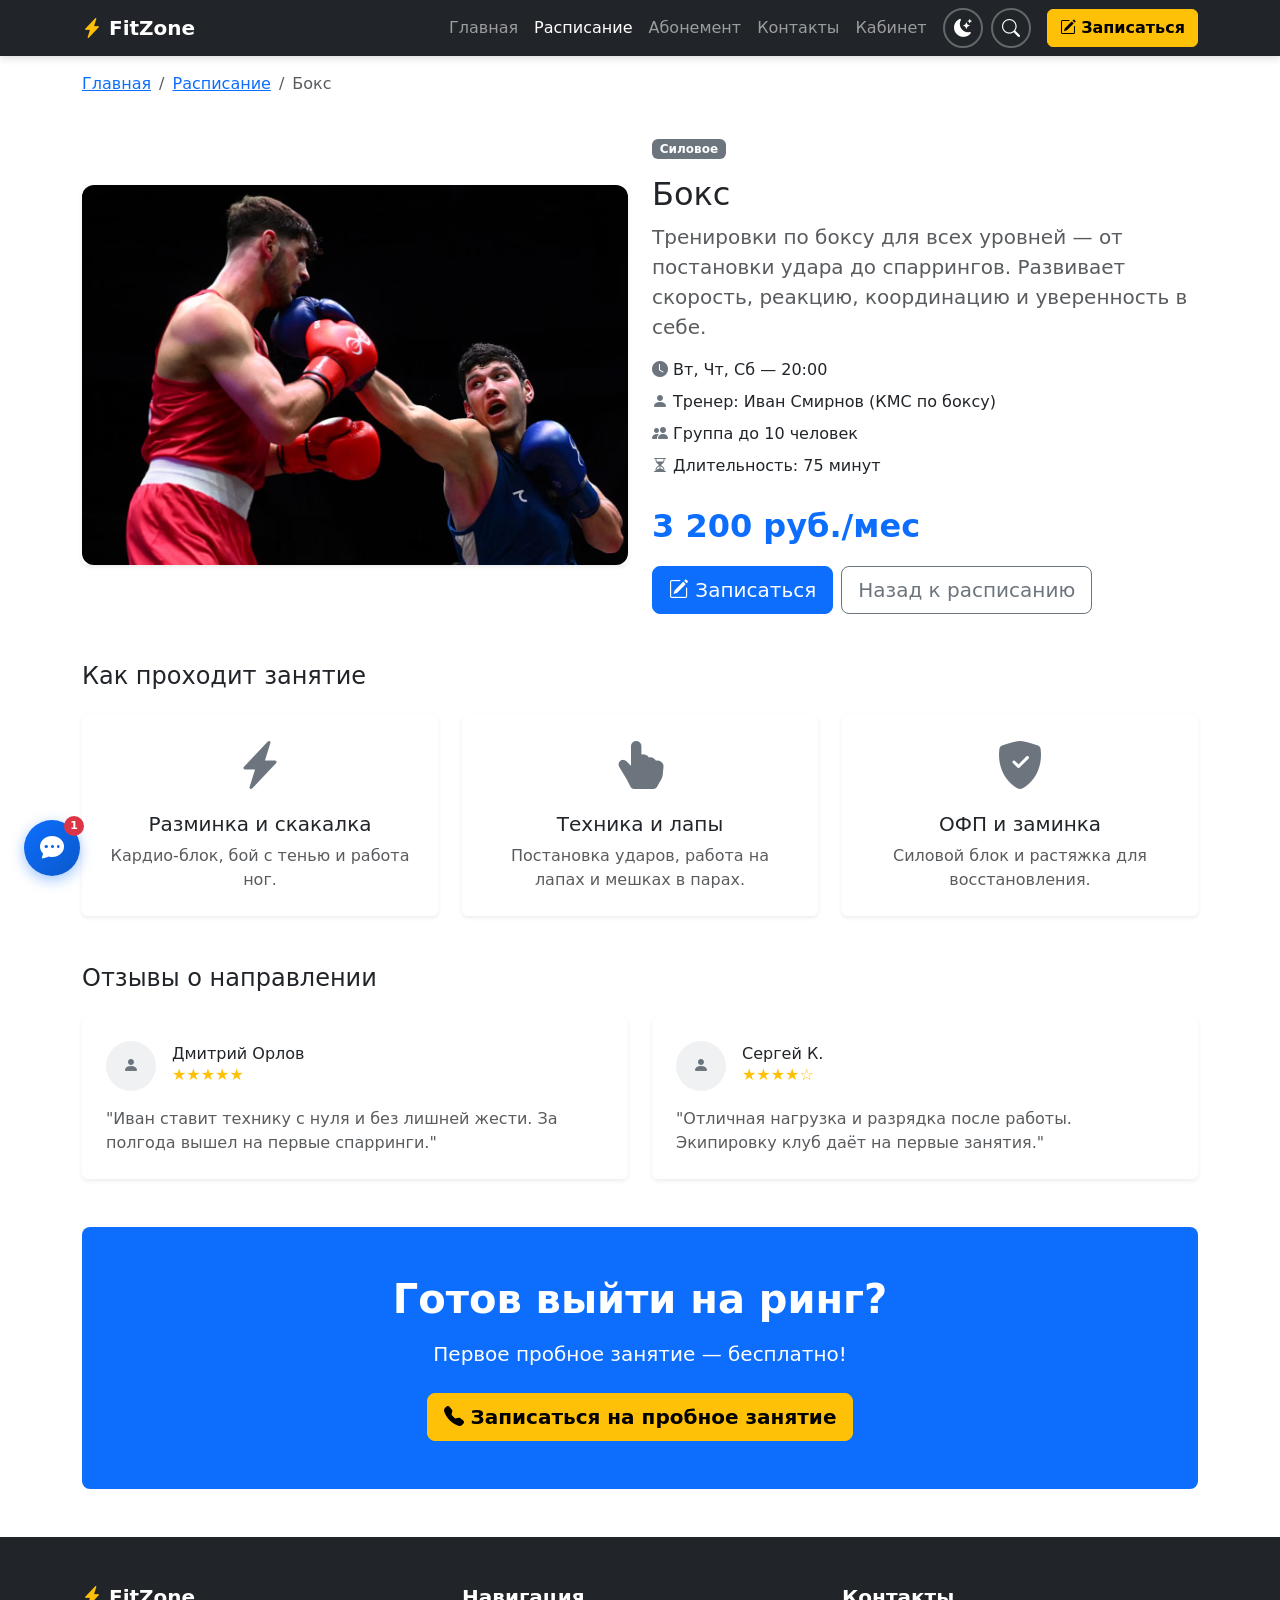
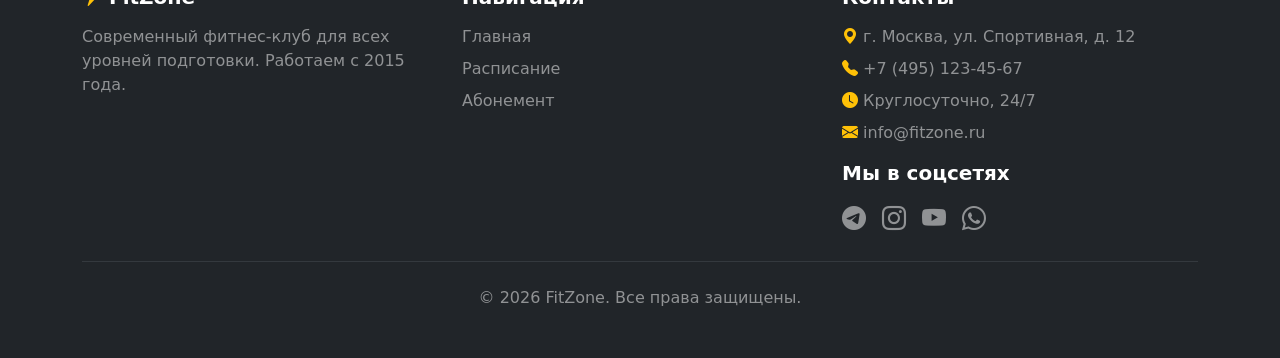
==== commit 42c960aa: "fix: make theme and search icons visible, add search modal with JS" ====
--- a/boxing.html
+++ b/boxing.html
@@ -312,14 +312,15 @@
   <script src="js/main.js"></script>
 
   <!-- Модальное окно поиска -->
+<!-- Модальное окно поиска -->
 <div class="modal fade" id="searchModal" tabindex="-1" aria-labelledby="searchModalLabel" aria-hidden="true">
   <div class="modal-dialog modal-dialog-centered modal-lg">
     <div class="modal-content">
-      <div class="modal-header">
+      <div class="modal-header bg-primary text-white">
         <h2 class="modal-title h5" id="searchModalLabel">
           <i class="bi bi-search"></i> Поиск по сайту
         </h2>
-        <button type="button" class="btn-close" data-bs-dismiss="modal" aria-label="Закрыть"></button>
+        <button type="button" class="btn-close btn-close-white" data-bs-dismiss="modal" aria-label="Закрыть"></button>
       </div>
       <div class="modal-body">
         <input id="searchInput" type="text" class="form-control form-control-lg" placeholder="Введите запрос: CrossFit, йога, абонемент...">
--- a/css/custom.css
+++ b/css/custom.css
@@ -379,4 +379,42 @@
     width: auto;
     bottom: 80px;
   }
+}
+
+/* Кнопки темы и поиска в навигации */
+.theme-toggle,
+.search-toggle {
+  background: transparent;
+  border: 2px solid rgba(255, 255, 255, 0.3);
+  border-radius: 50%;
+  width: 40px;
+  height: 40px;
+  display: inline-flex;
+  align-items: center;
+  justify-content: center;
+  cursor: pointer;
+  font-size: 18px;
+  color: #ffffff; /* белые иконки на тёмном фоне */
+  transition: all 0.3s ease;
+  margin-left: 8px;
+}
+
+.theme-toggle:hover,
+.search-toggle:hover {
+  background-color: rgba(255, 255, 255, 0.1);
+  border-color: #ffc107;
+  color: #ffc107;
+  transform: scale(1.1);
+}
+
+/* В тёмной теме иконки жёлтые */
+[data-theme="dark"] .theme-toggle,
+[data-theme="dark"] .search-toggle {
+  border-color: #fbbf24;
+  color: #fbbf24;
+}
+
+[data-theme="dark"] .theme-toggle:hover,
+[data-theme="dark"] .search-toggle:hover {
+  background-color: rgba(251, 191, 36, 0.15);
 }
